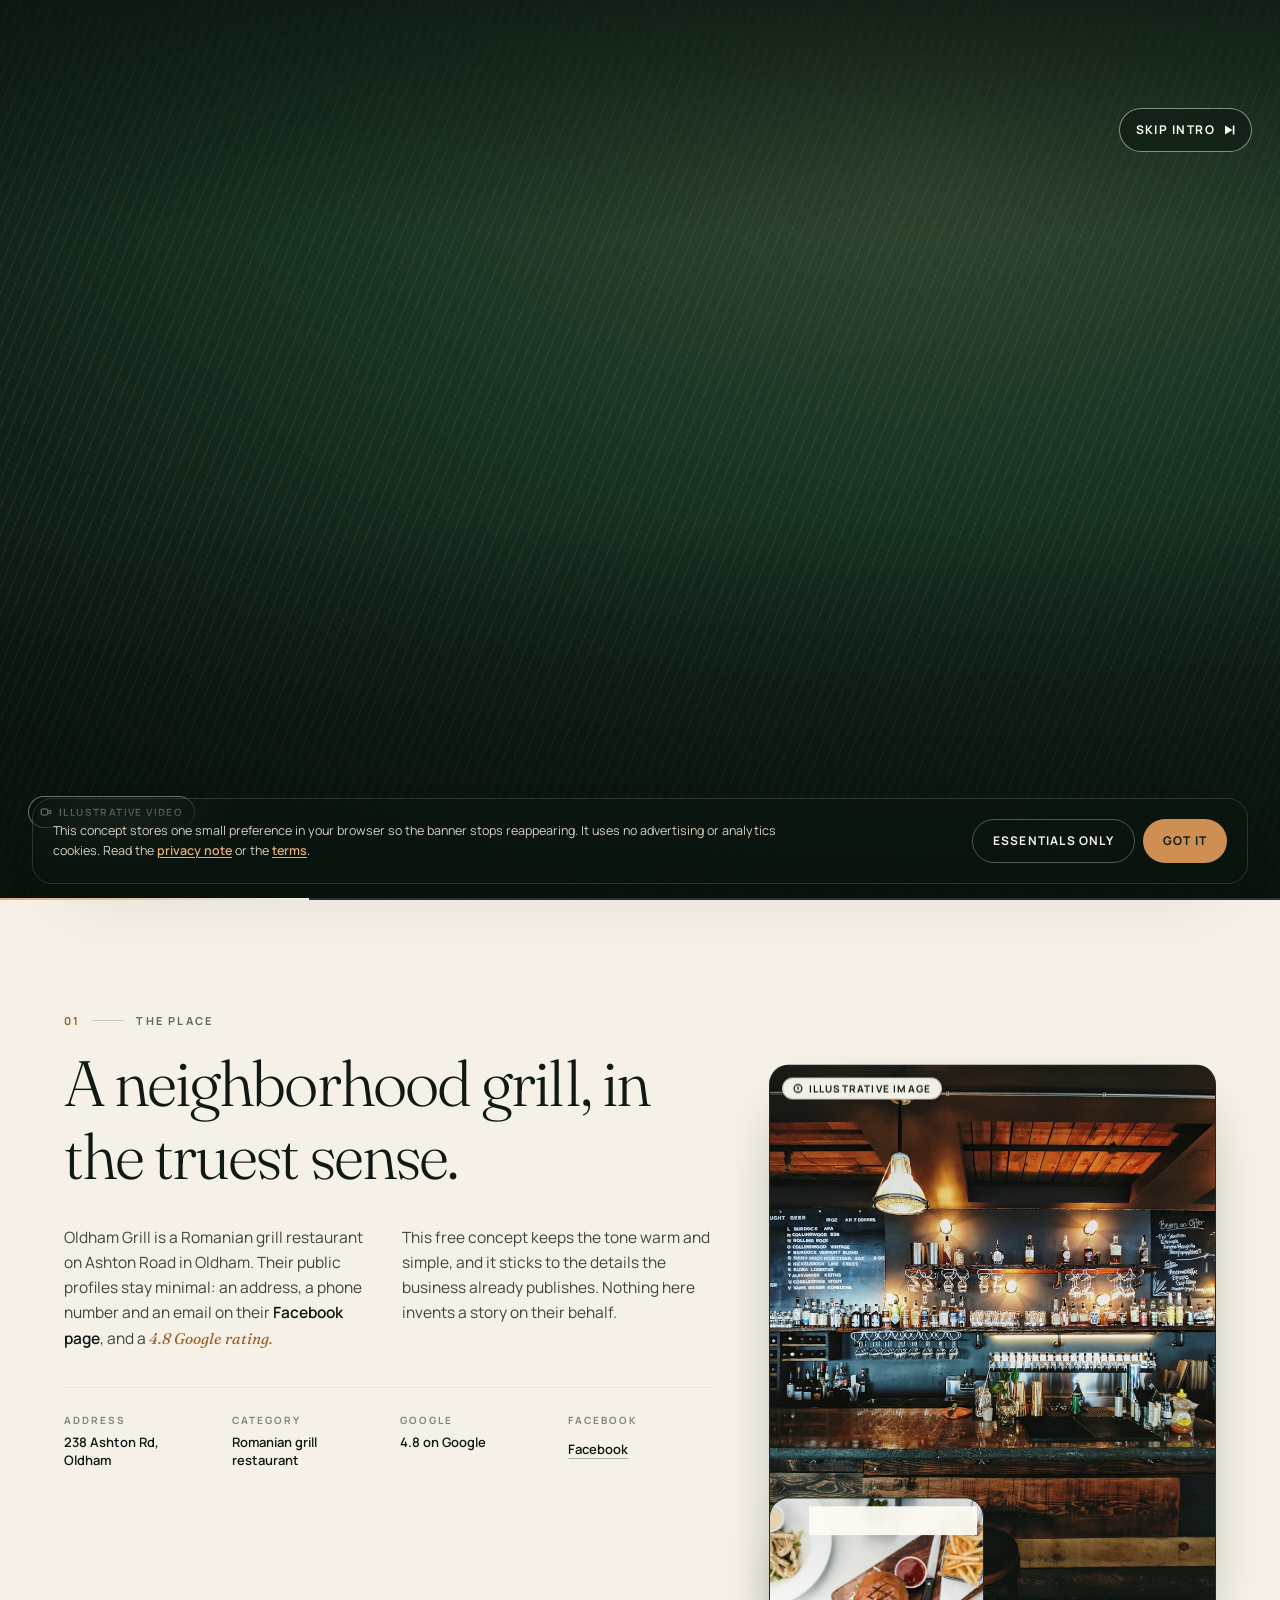
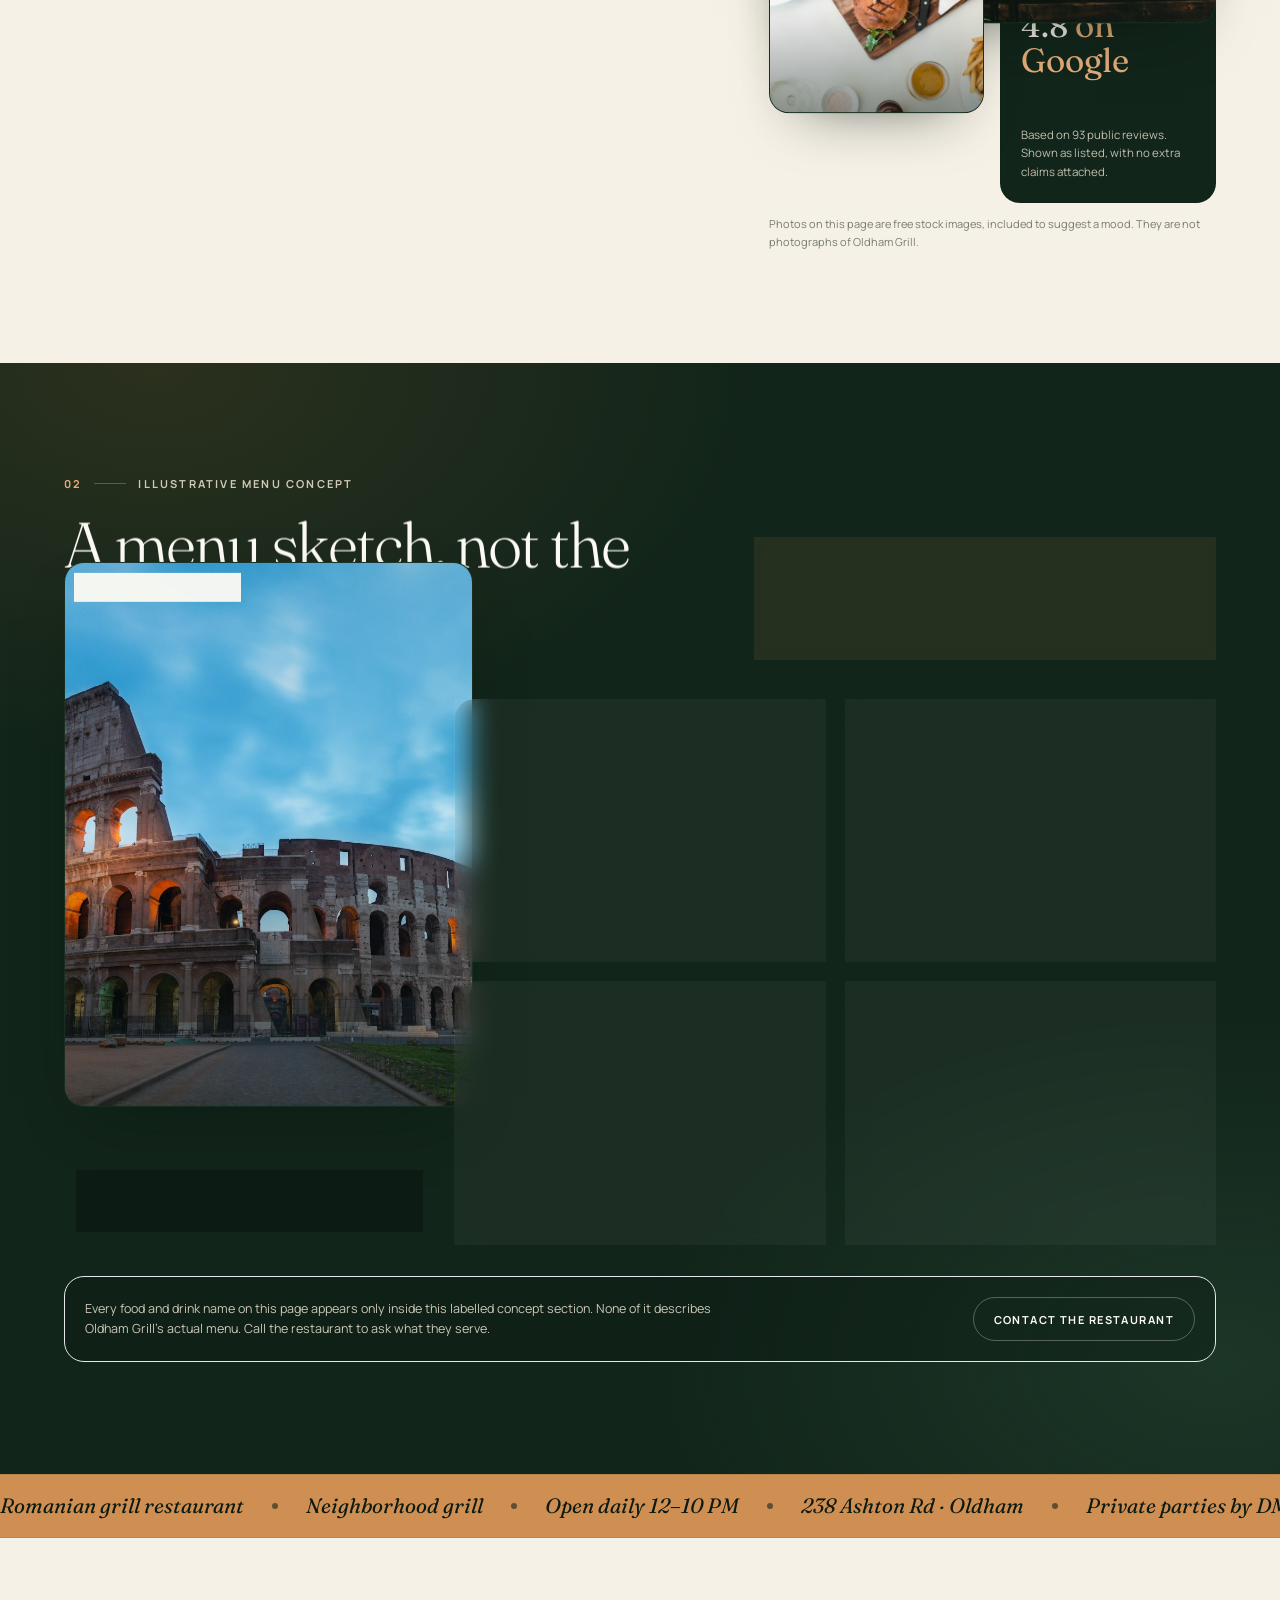
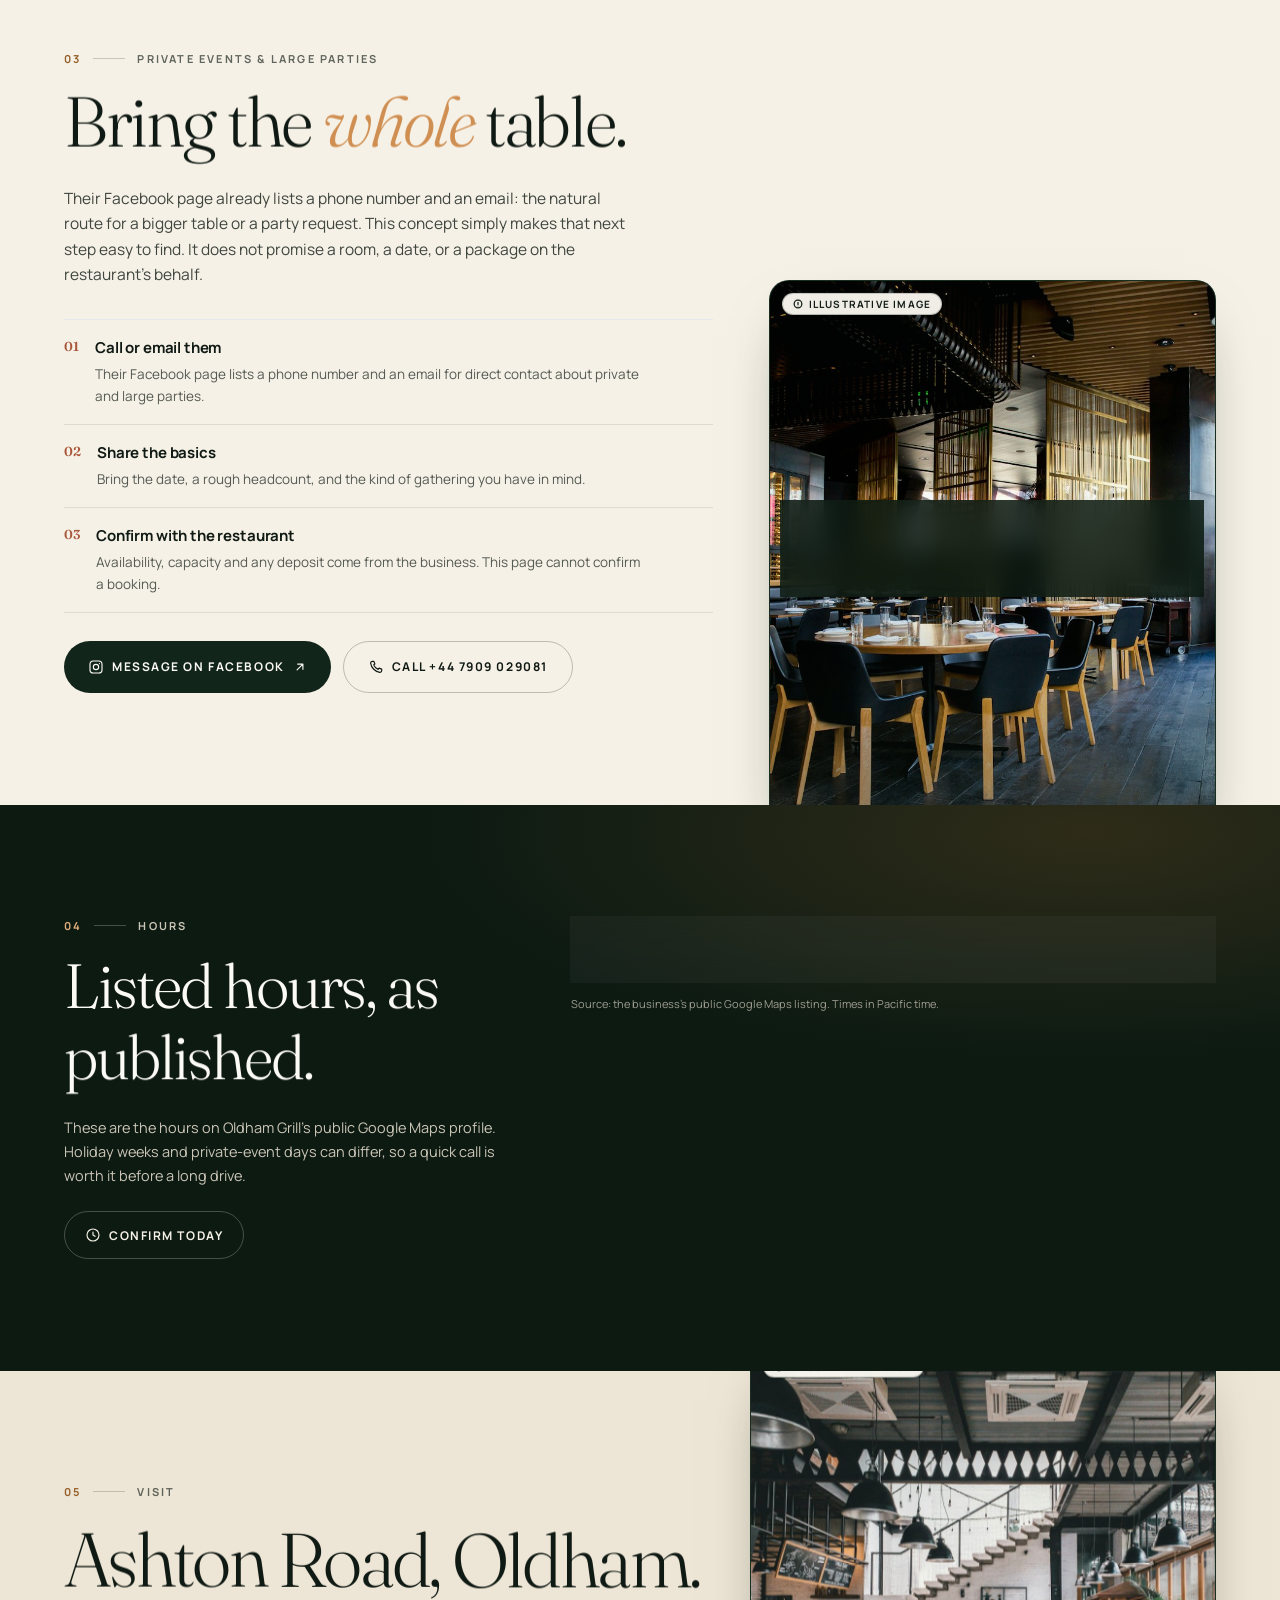
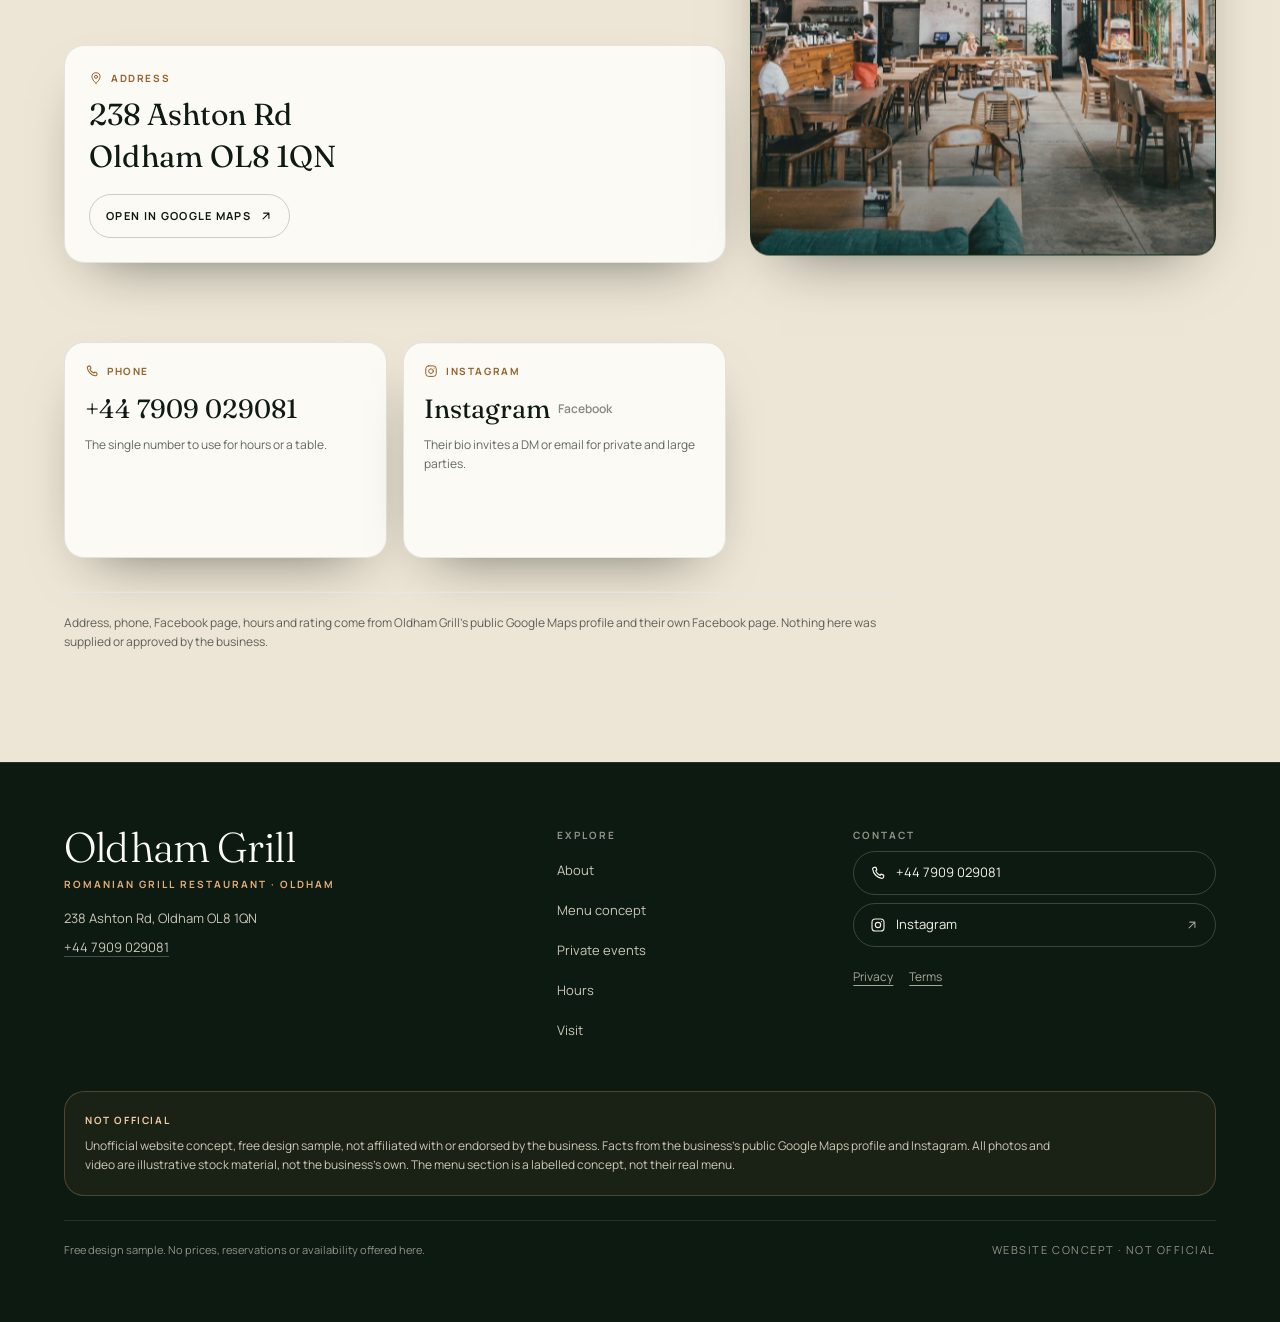
==== index.html @ 391b9c6a "Oldham Grill website concept sample" ====
<!doctype html>
<html lang="en">
  <head>
    <meta charset="UTF-8" />
    <meta name="viewport" content="width=device-width, initial-scale=1.0" />
    <meta name="robots" content="noindex,nofollow" />
    <meta name="theme-color" content="#0C1A12" />
    <meta
      name="description"
      content="A free, unofficial website concept for Oldham Grill, a Romanian grill restaurant on Ashton Road in Oldham. Not the official website."
    />
    <title>Oldham Grill · Romanian Grill Restaurant · Website Concept (Not Official)</title>

    <!--
      Deep links such as /privacy work on static hosts that fall back to
      index.html (or 404.html). Because the build uses relative asset paths
      (base './'), this snippet points relative URLs back at the app folder
      when the browser lands on a known route one level deep.
    -->
    <script>
      (function () {
        try {
          var path = window.location.pathname
          var match = path.match(/^(.*)\/(privacy|terms)\/?$/)
          if (match) {
            var base = document.createElement('base')
            base.href = (match[1] || '') + '/'
            document.head.appendChild(base)
          }
        } catch (e) {}
      })()
    </script>

    <link
      rel="preload"
      href="./assets/fonts/fraunces-normal.woff2"
      as="font"
      type="font/woff2"
      crossorigin
    />
    <link
      rel="preload"
      href="./assets/fonts/manrope-normal.woff2"
      as="font"
      type="font/woff2"
      crossorigin
    />
    <link rel="stylesheet" href="./assets/fonts/fonts.css" />
    <script type="module" crossorigin src="./static/index-B0qU1gWj.js"></script>
    <link rel="stylesheet" crossorigin href="./static/index-CjeqylPV.css">
  </head>
  <body>
    <div id="root"></div>
  </body>
</html>
---- assets/fonts/fonts.css ----
@font-face {
  font-family: 'Fraunces';
  font-style: normal;
  font-weight: 300 700;
  font-display: swap;
  src: url('./fraunces-normal.woff2') format('woff2');
}

@font-face {
  font-family: 'Fraunces';
  font-style: italic;
  font-weight: 300 600;
  font-display: swap;
  src: url('./fraunces-italic.woff2') format('woff2');
}

@font-face {
  font-family: 'Manrope';
  font-style: normal;
  font-weight: 300 800;
  font-display: swap;
  src: url('./manrope-normal.woff2') format('woff2');
}
---- static/index-CjeqylPV.css ----
*,:after,:before{--tw-border-spacing-x:0;--tw-border-spacing-y:0;--tw-translate-x:0;--tw-translate-y:0;--tw-rotate:0;--tw-skew-x:0;--tw-skew-y:0;--tw-scale-x:1;--tw-scale-y:1;--tw-pan-x: ;--tw-pan-y: ;--tw-pinch-zoom: ;--tw-scroll-snap-strictness:proximity;--tw-gradient-from-position: ;--tw-gradient-via-position: ;--tw-gradient-to-position: ;--tw-ordinal: ;--tw-slashed-zero: ;--tw-numeric-figure: ;--tw-numeric-spacing: ;--tw-numeric-fraction: ;--tw-ring-inset: ;--tw-ring-offset-width:0px;--tw-ring-offset-color:#fff;--tw-ring-color:rgba(59,130,246,.5);--tw-ring-offset-shadow:0 0 #0000;--tw-ring-shadow:0 0 #0000;--tw-shadow:0 0 #0000;--tw-shadow-colored:0 0 #0000;--tw-blur: ;--tw-brightness: ;--tw-contrast: ;--tw-grayscale: ;--tw-hue-rotate: ;--tw-invert: ;--tw-saturate: ;--tw-sepia: ;--tw-drop-shadow: ;--tw-backdrop-blur: ;--tw-backdrop-brightness: ;--tw-backdrop-contrast: ;--tw-backdrop-grayscale: ;--tw-backdrop-hue-rotate: ;--tw-backdrop-invert: ;--tw-backdrop-opacity: ;--tw-backdrop-saturate: ;--tw-backdrop-sepia: ;--tw-contain-size: ;--tw-contain-layout: ;--tw-contain-paint: ;--tw-contain-style: }::backdrop{--tw-border-spacing-x:0;--tw-border-spacing-y:0;--tw-translate-x:0;--tw-translate-y:0;--tw-rotate:0;--tw-skew-x:0;--tw-skew-y:0;--tw-scale-x:1;--tw-scale-y:1;--tw-pan-x: ;--tw-pan-y: ;--tw-pinch-zoom: ;--tw-scroll-snap-strictness:proximity;--tw-gradient-from-position: ;--tw-gradient-via-position: ;--tw-gradient-to-position: ;--tw-ordinal: ;--tw-slashed-zero: ;--tw-numeric-figure: ;--tw-numeric-spacing: ;--tw-numeric-fraction: ;--tw-ring-inset: ;--tw-ring-offset-width:0px;--tw-ring-offset-color:#fff;--tw-ring-color:rgba(59,130,246,.5);--tw-ring-offset-shadow:0 0 #0000;--tw-ring-shadow:0 0 #0000;--tw-shadow:0 0 #0000;--tw-shadow-colored:0 0 #0000;--tw-blur: ;--tw-brightness: ;--tw-contrast: ;--tw-grayscale: ;--tw-hue-rotate: ;--tw-invert: ;--tw-saturate: ;--tw-sepia: ;--tw-drop-shadow: ;--tw-backdrop-blur: ;--tw-backdrop-brightness: ;--tw-backdrop-contrast: ;--tw-backdrop-grayscale: ;--tw-backdrop-hue-rotate: ;--tw-backdrop-invert: ;--tw-backdrop-opacity: ;--tw-backdrop-saturate: ;--tw-backdrop-sepia: ;--tw-contain-size: ;--tw-contain-layout: ;--tw-contain-paint: ;--tw-contain-style: }/*! tailwindcss v3.4.19 | MIT License | https://tailwindcss.com*/*,:after,:before{box-sizing:border-box;border:0 solid #e5e7eb}:after,:before{--tw-content:""}:host,html{line-height:1.5;-webkit-text-size-adjust:100%;-moz-tab-size:4;-o-tab-size:4;tab-size:4;font-family:Manrope,system-ui,-apple-system,Segoe UI,sans-serif;font-feature-settings:normal;font-variation-settings:normal;-webkit-tap-highlight-color:transparent}body{margin:0;line-height:inherit}hr{height:0;color:inherit;border-top-width:1px}abbr:where([title]){-webkit-text-decoration:underline dotted;text-decoration:underline dotted}h1,h2,h3,h4,h5,h6{font-size:inherit;font-weight:inherit}a{color:inherit;text-decoration:inherit}b,strong{font-weight:bolder}code,kbd,pre,samp{font-family:ui-monospace,SFMono-Regular,Menlo,Monaco,Consolas,Liberation Mono,Courier New,monospace;font-feature-settings:normal;font-variation-settings:normal;font-size:1em}small{font-size:80%}sub,sup{font-size:75%;line-height:0;position:relative;vertical-align:baseline}sub{bottom:-.25em}sup{top:-.5em}table{text-indent:0;border-color:inherit;border-collapse:collapse}button,input,optgroup,select,textarea{font-family:inherit;font-feature-settings:inherit;font-variation-settings:inherit;font-size:100%;font-weight:inherit;line-height:inherit;letter-spacing:inherit;color:inherit;margin:0;padding:0}button,select{text-transform:none}button,input:where([type=button]),input:where([type=reset]),input:where([type=submit]){-webkit-appearance:button;background-color:transparent;background-image:none}:-moz-focusring{outline:auto}:-moz-ui-invalid{box-shadow:none}progress{vertical-align:baseline}::-webkit-inner-spin-button,::-webkit-outer-spin-button{height:auto}[type=search]{-webkit-appearance:textfield;outline-offset:-2px}::-webkit-search-decoration{-webkit-appearance:none}::-webkit-file-upload-button{-webkit-appearance:button;font:inherit}summary{display:list-item}blockquote,dd,dl,figure,h1,h2,h3,h4,h5,h6,hr,p,pre{margin:0}fieldset{margin:0}fieldset,legend{padding:0}menu,ol,ul{list-style:none;margin:0;padding:0}dialog{padding:0}textarea{resize:vertical}input::-moz-placeholder,textarea::-moz-placeholder{opacity:1;color:#9ca3af}input::placeholder,textarea::placeholder{opacity:1;color:#9ca3af}[role=button],button{cursor:pointer}:disabled{cursor:default}audio,canvas,embed,iframe,img,object,svg,video{display:block;vertical-align:middle}img,video{max-width:100%;height:auto}[hidden]:where(:not([hidden=until-found])){display:none}.sr-only{position:absolute;width:1px;height:1px;padding:0;margin:-1px;overflow:hidden;clip:rect(0,0,0,0);white-space:nowrap;border-width:0}.pointer-events-none{pointer-events:none}.visible{visibility:visible}.static{position:static}.fixed{position:fixed}.absolute{position:absolute}.relative{position:relative}.sticky{position:sticky}.inset-0{top:0;right:0;bottom:0;left:0}.inset-x-0{left:0;right:0}.inset-x-3{left:.75rem;right:.75rem}.inset-x-\[12\%\]{left:12%;right:12%}.inset-x-\[16\%\]{left:16%;right:16%}.bottom-0{bottom:0}.bottom-2{bottom:.5rem}.bottom-3{bottom:.75rem}.bottom-4{bottom:1rem}.bottom-\[14\%\]{bottom:14%}.left-0{left:0}.left-1\/2{left:50%}.left-3{left:.75rem}.left-4{left:1rem}.right-0{right:0}.right-2\.5{right:.625rem}.right-4{right:1rem}.top-0{top:0}.top-1\.5{top:.375rem}.top-2\.5{top:.625rem}.top-3{top:.75rem}.top-4{top:1rem}.top-\[14\%\]{top:14%}.top-\[18\%\]{top:18%}.top-\[22\%\]{top:22%}.top-\[26\%\]{top:26%}.top-\[8\%\]{top:8%}.top-\[var\(--banner-h\)\]{top:var(--banner-h)}.isolate{isolation:isolate}.-z-10{z-index:-10}.z-10{z-index:10}.z-20{z-index:20}.z-40{z-index:40}.z-50{z-index:50}.z-\[45\]{z-index:45}.mx-auto{margin-left:auto;margin-right:auto}.mb-6{margin-bottom:1.5rem}.ml-2{margin-left:.5rem}.ml-auto{margin-left:auto}.mt-1{margin-top:.25rem}.mt-1\.5{margin-top:.375rem}.mt-10{margin-top:2.5rem}.mt-12{margin-top:3rem}.mt-2{margin-top:.5rem}.mt-3{margin-top:.75rem}.mt-4{margin-top:1rem}.mt-5{margin-top:1.25rem}.mt-6{margin-top:1.5rem}.mt-7{margin-top:1.75rem}.mt-8{margin-top:2rem}.mt-9{margin-top:2.25rem}.block{display:block}.inline-block{display:inline-block}.flex{display:flex}.inline-flex{display:inline-flex}.table{display:table}.grid{display:grid}.hidden{display:none}.aspect-\[4\/3\]{aspect-ratio:4/3}.aspect-\[4\/5\]{aspect-ratio:4/5}.aspect-square{aspect-ratio:1/1}.h-1{height:.25rem}.h-1\.5{height:.375rem}.h-1\/2{height:50%}.h-1\/3{height:33.333333%}.h-11{height:2.75rem}.h-12{height:3rem}.h-16{height:4rem}.h-2{height:.5rem}.h-2\.5{height:.625rem}.h-24{height:6rem}.h-3{height:.75rem}.h-3\.5{height:.875rem}.h-4{height:1rem}.h-5{height:1.25rem}.h-9{height:2.25rem}.h-\[1\.6px\]{height:1.6px}.h-\[16\%\]{height:16%}.h-\[24\%\]{height:24%}.h-\[42\%\]{height:42%}.h-\[46\%\]{height:46%}.h-\[6\%\]{height:6%}.h-\[62\%\]{height:62%}.h-\[70\%\]{height:70%}.h-\[74\%\]{height:74%}.h-\[88\%\]{height:88%}.h-\[var\(--banner-h\)\]{height:var(--banner-h)}.h-\[var\(--header-h\)\]{height:var(--header-h)}.h-full{height:100%}.h-px{height:1px}.min-h-\[100svh\]{min-height:100svh}.min-h-\[32px\]{min-height:32px}.min-h-\[36px\]{min-height:36px}.min-h-\[40px\]{min-height:40px}.min-h-\[44px\]{min-height:44px}.min-h-\[48px\]{min-height:48px}.min-h-\[52px\]{min-height:52px}.min-h-\[54px\]{min-height:54px}.min-h-screen{min-height:100vh}.w-1{width:.25rem}.w-1\.5{width:.375rem}.w-11{width:2.75rem}.w-12{width:3rem}.w-2{width:.5rem}.w-2\.5{width:.625rem}.w-24{width:6rem}.w-3{width:.75rem}.w-3\.5{width:.875rem}.w-4{width:1rem}.w-5{width:1.25rem}.w-6{width:1.5rem}.w-8{width:2rem}.w-9{width:2.25rem}.w-\[38\%\]{width:38%}.w-\[52\%\]{width:52%}.w-full{width:100%}.w-max{width:-moz-max-content;width:max-content}.w-px{width:1px}.max-w-\[18ch\]{max-width:18ch}.max-w-\[20ch\]{max-width:20ch}.max-w-\[22ch\]{max-width:22ch}.max-w-\[24rem\]{max-width:24rem}.max-w-\[26rem\]{max-width:26rem}.max-w-\[27rem\]{max-width:27rem}.max-w-\[34rem\]{max-width:34rem}.max-w-\[36rem\]{max-width:36rem}.max-w-\[42rem\]{max-width:42rem}.max-w-\[46rem\]{max-width:46rem}.max-w-\[52rem\]{max-width:52rem}.max-w-\[54rem\]{max-width:54rem}.max-w-\[62rem\]{max-width:62rem}.max-w-shell{max-width:76rem}.flex-1{flex:1 1 0%}.shrink-0{flex-shrink:0}.origin-bottom{transform-origin:bottom}.origin-left{transform-origin:left}.-translate-x-1\/2{--tw-translate-x:-50%}.-rotate-45,.-translate-x-1\/2{transform:translate(var(--tw-translate-x),var(--tw-translate-y)) rotate(var(--tw-rotate)) skew(var(--tw-skew-x)) skewY(var(--tw-skew-y)) scaleX(var(--tw-scale-x)) scaleY(var(--tw-scale-y))}.-rotate-45{--tw-rotate:-45deg}.rotate-180{--tw-rotate:180deg}.rotate-180,.rotate-45{transform:translate(var(--tw-translate-x),var(--tw-translate-y)) rotate(var(--tw-rotate)) skew(var(--tw-skew-x)) skewY(var(--tw-skew-y)) scaleX(var(--tw-scale-x)) scaleY(var(--tw-scale-y))}.rotate-45{--tw-rotate:45deg}.scale-x-0{--tw-scale-x:0}.scale-x-0,.transform{transform:translate(var(--tw-translate-x),var(--tw-translate-y)) rotate(var(--tw-rotate)) skew(var(--tw-skew-x)) skewY(var(--tw-skew-y)) scaleX(var(--tw-scale-x)) scaleY(var(--tw-scale-y))}.cursor-pointer{cursor:pointer}.resize{resize:both}.grid-cols-2{grid-template-columns:repeat(2,minmax(0,1fr))}.grid-cols-\[auto_1fr\]{grid-template-columns:auto 1fr}.flex-col{flex-direction:column}.flex-wrap{flex-wrap:wrap}.items-start{align-items:flex-start}.items-end{align-items:flex-end}.items-center{align-items:center}.items-baseline{align-items:baseline}.justify-end{justify-content:flex-end}.justify-center{justify-content:center}.justify-between{justify-content:space-between}.gap-0\.5{gap:.125rem}.gap-1\.5{gap:.375rem}.gap-10{gap:2.5rem}.gap-2{gap:.5rem}.gap-2\.5{gap:.625rem}.gap-3{gap:.75rem}.gap-4{gap:1rem}.gap-5{gap:1.25rem}.gap-6{gap:1.5rem}.gap-7{gap:1.75rem}.gap-8{gap:2rem}.gap-9{gap:2.25rem}.gap-x-4{-moz-column-gap:1rem;column-gap:1rem}.gap-x-5{-moz-column-gap:1.25rem;column-gap:1.25rem}.gap-x-6{-moz-column-gap:1.5rem;column-gap:1.5rem}.gap-y-1{row-gap:.25rem}.gap-y-2{row-gap:.5rem}.gap-y-5{row-gap:1.25rem}.space-y-7>:not([hidden])~:not([hidden]){--tw-space-y-reverse:0;margin-top:calc(1.75rem*(1 - var(--tw-space-y-reverse)));margin-bottom:calc(1.75rem*var(--tw-space-y-reverse))}.overflow-hidden,.truncate{overflow:hidden}.truncate{text-overflow:ellipsis}.truncate,.whitespace-nowrap{white-space:nowrap}.rounded{border-radius:.25rem}.rounded-2xl{border-radius:1rem}.rounded-card{border-radius:1.25rem}.rounded-full{border-radius:9999px}.rounded-sm{border-radius:.125rem}.rounded-xl{border-radius:.75rem}.rounded-b-md{border-bottom-right-radius:.375rem;border-bottom-left-radius:.375rem}.rounded-t-full{border-top-left-radius:9999px;border-top-right-radius:9999px}.rounded-t-md{border-top-left-radius:.375rem;border-top-right-radius:.375rem}.rounded-t-sm{border-top-left-radius:.125rem;border-top-right-radius:.125rem}.border{border-width:1px}.border-y{border-top-width:1px}.border-b,.border-y{border-bottom-width:1px}.border-t{border-top-width:1px}.border-bone-100\/10{border-color:#f6f0e51a}.border-bone-100\/15{border-color:#f6f0e526}.border-bone-100\/20{border-color:#f6f0e533}.border-bone-100\/25{border-color:#f6f0e540}.border-bone-100\/30{border-color:#f6f0e54d}.border-bone-100\/40{border-color:#f6f0e566}.border-bottle-950\/10{border-color:#0c1a121a}.border-copper-300\/25{border-color:#e2ac7840}.border-copper-300\/35{border-color:#e2ac7859}.border-copper-500\/25{border-color:#b8733340}.border-copper-500\/30{border-color:#b873334d}.border-copper-500\/40{border-color:#b8733366}.border-ink\/10{border-color:#101a141a}.border-ink\/20{border-color:#101a1433}.border-ink\/25{border-color:#101a1440}.border-transparent{border-color:transparent}.bg-amber-200{--tw-bg-opacity:1;background-color:rgb(253 230 138/var(--tw-bg-opacity,1))}.bg-amber-200\/80{background-color:#fde68bcc}.bg-amber-300{--tw-bg-opacity:1;background-color:rgb(252 211 77/var(--tw-bg-opacity,1))}.bg-amber-300\/70{background-color:#fcd34db3}.bg-amber-400{--tw-bg-opacity:1;background-color:rgb(251 191 36/var(--tw-bg-opacity,1))}.bg-amber-400\/20{background-color:#fbbf2433}.bg-bone-100{--tw-bg-opacity:1;background-color:rgb(246 241 230/var(--tw-bg-opacity,1))}.bg-bone-100\/15{background-color:#f6f0e526}.bg-bone-100\/25{background-color:#f6f0e540}.bg-bone-200{--tw-bg-opacity:1;background-color:rgb(237 229 213/var(--tw-bg-opacity,1))}.bg-bone-50{--tw-bg-opacity:1;background-color:rgb(252 250 244/var(--tw-bg-opacity,1))}.bg-bone-50\/80{background-color:#fcfaf3cc}.bg-bone-50\/95{background-color:#fcfaf3f2}.bg-bone-50\/\[0\.045\]{background-color:#fcfaf30b}.bg-bone-50\/\[0\.04\]{background-color:#fcfaf30a}.bg-bottle-800{--tw-bg-opacity:1;background-color:rgb(24 49 35/var(--tw-bg-opacity,1))}.bg-bottle-900{--tw-bg-opacity:1;background-color:rgb(18 37 26/var(--tw-bg-opacity,1))}.bg-bottle-900\/60{background-color:#12251a99}.bg-bottle-900\/90{background-color:#12251ae6}.bg-bottle-950{--tw-bg-opacity:1;background-color:rgb(12 26 18/var(--tw-bg-opacity,1))}.bg-bottle-950\/30{background-color:#0c1a124d}.bg-bottle-950\/40{background-color:#0c1a1266}.bg-bottle-950\/80{background-color:#0c1a12cc}.bg-bottle-950\/85{background-color:#0c1a12d9}.bg-copper-300{--tw-bg-opacity:1;background-color:rgb(227 172 121/var(--tw-bg-opacity,1))}.bg-copper-400{--tw-bg-opacity:1;background-color:rgb(208 143 82/var(--tw-bg-opacity,1))}.bg-copper-400\/10{background-color:#d08f521a}.bg-copper-400\/15{background-color:#d08f5226}.bg-copper-400\/\[0\.07\]{background-color:#d08f5212}.bg-copper-500{--tw-bg-opacity:1;background-color:rgb(184 115 51/var(--tw-bg-opacity,1))}.bg-current{background-color:currentColor}.bg-green-700\/80{background-color:#15803dcc}.bg-green-950{--tw-bg-opacity:1;background-color:rgb(5 46 22/var(--tw-bg-opacity,1))}.bg-ink{--tw-bg-opacity:1;background-color:rgb(16 26 20/var(--tw-bg-opacity,1))}.bg-ink\/20{background-color:#101a1433}.bg-ink\/25{background-color:#101a1440}.bg-ink\/35{background-color:#101a1459}.bg-ink\/40{background-color:#101a1466}.bg-ink\/5{background-color:#101a140d}.bg-ink\/75{background-color:#101a14bf}.bg-transparent{background-color:transparent}.bg-\[linear-gradient\(180deg\,transparent\,rgba\(224\,162\,46\,\.16\)\)\]{background-image:linear-gradient(180deg,transparent,rgba(224,162,46,.16))}.bg-\[radial-gradient\(110\%_80\%_at_72\%_18\%\,\#4A3318_0\%\,\#2C4433_38\%\,\#17251C_66\%\,\#0B120D_100\%\)\]{background-image:radial-gradient(110% 80% at 72% 18%,#4a3318 0,#2c4433 38%,#17251c 66%,#0b120d)}.bg-\[radial-gradient\(120\%_100\%_at_30\%_10\%\,\#3B5238\,\#183123_60\%\,\#0C1A12\)\]{background-image:radial-gradient(120% 100% at 30% 10%,#3b5238,#183123 60%,#0c1a12)}.bg-\[radial-gradient\(120\%_140\%_at_50\%_-20\%\,\#3A2A17_0\%\,\#17251C_60\%\,\#0B120D_100\%\)\]{background-image:radial-gradient(120% 140% at 50% -20%,#3a2a17 0,#17251c 60%,#0b120d)}.bg-\[radial-gradient\(60\%_45\%_at_22\%_82\%\,rgba\(224\,162\,46\,\.22\)\,transparent_70\%\)\]{background-image:radial-gradient(60% 45% at 22% 82%,rgba(224,162,46,.22),transparent 70%)}.bg-\[radial-gradient\(90\%_70\%_at_30\%_20\%\,\#3A2A17_0\%\,\#17251C_55\%\,\#0B120D_100\%\)\]{background-image:radial-gradient(90% 70% at 30% 20%,#3a2a17 0,#17251c 55%,#0b120d)}.bg-gradient-to-b{background-image:linear-gradient(to bottom,var(--tw-gradient-stops))}.bg-gradient-to-t{background-image:linear-gradient(to top,var(--tw-gradient-stops))}.from-amber-400\/60{--tw-gradient-from:rgba(251,191,36,.6) var(--tw-gradient-from-position);--tw-gradient-to:rgba(251,191,36,0) var(--tw-gradient-to-position);--tw-gradient-stops:var(--tw-gradient-from),var(--tw-gradient-to)}.from-bottle-950\/45{--tw-gradient-from:rgba(12,26,18,.45) var(--tw-gradient-from-position);--tw-gradient-to:rgba(12,26,18,0) var(--tw-gradient-to-position);--tw-gradient-stops:var(--tw-gradient-from),var(--tw-gradient-to)}.from-green-800{--tw-gradient-from:#166534 var(--tw-gradient-from-position);--tw-gradient-to:rgba(22,101,52,0) var(--tw-gradient-to-position);--tw-gradient-stops:var(--tw-gradient-from),var(--tw-gradient-to)}.from-ink{--tw-gradient-from:#101a14 var(--tw-gradient-from-position);--tw-gradient-to:rgba(16,26,20,0) var(--tw-gradient-to-position);--tw-gradient-stops:var(--tw-gradient-from),var(--tw-gradient-to)}.from-ink\/80{--tw-gradient-from:rgba(16,26,20,.8) var(--tw-gradient-from-position);--tw-gradient-to:rgba(16,26,20,0) var(--tw-gradient-to-position);--tw-gradient-stops:var(--tw-gradient-from),var(--tw-gradient-to)}.from-transparent{--tw-gradient-from:transparent var(--tw-gradient-from-position);--tw-gradient-to:transparent var(--tw-gradient-to-position);--tw-gradient-stops:var(--tw-gradient-from),var(--tw-gradient-to)}.via-amber-300\/25{--tw-gradient-to:rgba(252,211,77,0) var(--tw-gradient-to-position);--tw-gradient-stops:var(--tw-gradient-from),rgba(252,211,77,.25) var(--tw-gradient-via-position),var(--tw-gradient-to)}.via-amber-400\/70{--tw-gradient-to:rgba(251,191,36,0) var(--tw-gradient-to-position);--tw-gradient-stops:var(--tw-gradient-from),rgba(251,191,36,.7) var(--tw-gradient-via-position),var(--tw-gradient-to)}.via-ink\/50{--tw-gradient-to:rgba(16,26,20,0) var(--tw-gradient-to-position);--tw-gradient-stops:var(--tw-gradient-from),rgba(16,26,20,.5) var(--tw-gradient-via-position),var(--tw-gradient-to)}.via-transparent{--tw-gradient-to:transparent var(--tw-gradient-to-position);--tw-gradient-stops:var(--tw-gradient-from),transparent var(--tw-gradient-via-position),var(--tw-gradient-to)}.to-bottle-950\/10{--tw-gradient-to:rgba(12,26,18,.1) var(--tw-gradient-to-position)}.to-green-950{--tw-gradient-to:#052e16 var(--tw-gradient-to-position)}.to-transparent{--tw-gradient-to:transparent var(--tw-gradient-to-position)}.object-cover{-o-object-fit:cover;object-fit:cover}.p-3{padding:.75rem}.p-4{padding:1rem}.p-5{padding:1.25rem}.px-1{padding-left:.25rem;padding-right:.25rem}.px-2{padding-left:.5rem;padding-right:.5rem}.px-2\.5{padding-left:.625rem;padding-right:.625rem}.px-3{padding-left:.75rem;padding-right:.75rem}.px-4{padding-left:1rem;padding-right:1rem}.px-5{padding-left:1.25rem;padding-right:1.25rem}.px-6{padding-left:1.5rem;padding-right:1.5rem}.px-7{padding-left:1.75rem;padding-right:1.75rem}.px-8{padding-left:2rem;padding-right:2rem}.py-0\.5{padding-top:.125rem;padding-bottom:.125rem}.py-1\.5{padding-top:.375rem;padding-bottom:.375rem}.py-12{padding-top:3rem;padding-bottom:3rem}.py-16{padding-top:4rem;padding-bottom:4rem}.py-2{padding-top:.5rem;padding-bottom:.5rem}.py-3\.5{padding-top:.875rem;padding-bottom:.875rem}.py-4{padding-top:1rem;padding-bottom:1rem}.py-\[5px\]{padding-top:5px;padding-bottom:5px}.pb-16{padding-bottom:4rem}.pb-20{padding-bottom:5rem}.pb-3{padding-bottom:.75rem}.pb-5{padding-bottom:1.25rem}.pb-6{padding-bottom:1.5rem}.pb-\[0\.06em\]{padding-bottom:.06em}.pb-\[0\.12em\]{padding-bottom:.12em}.pb-\[12\%\]{padding-bottom:12%}.pt-2{padding-top:.5rem}.pt-28{padding-top:7rem}.pt-5{padding-top:1.25rem}.pt-6{padding-top:1.5rem}.pt-8{padding-top:2rem}.text-center{text-align:center}.align-bottom{vertical-align:bottom}.font-display{font-family:Fraunces,Georgia,serif}.font-sans{font-family:Manrope,system-ui,-apple-system,Segoe UI,sans-serif}.text-\[1\.4rem\]{font-size:1.4rem}.text-\[10px\]{font-size:10px}.text-\[11\.5px\]{font-size:11.5px}.text-\[11px\]{font-size:11px}.text-\[12\.5px\]{font-size:12.5px}.text-\[12px\]{font-size:12px}.text-\[13\.5px\]{font-size:13.5px}.text-\[13px\]{font-size:13px}.text-\[14\.5px\]{font-size:14.5px}.text-\[14px\]{font-size:14px}.text-\[15\.5px\]{font-size:15.5px}.text-\[15px\]{font-size:15px}.text-\[19px\]{font-size:19px}.text-\[21px\]{font-size:21px}.text-\[9px\]{font-size:9px}.text-\[clamp\(1\.25rem\,2\.2vw\,1\.6rem\)\]{font-size:clamp(1.25rem,2.2vw,1.6rem)}.text-\[clamp\(1\.2rem\,2\.4vw\,1\.6rem\)\]{font-size:clamp(1.2rem,2.4vw,1.6rem)}.text-\[clamp\(1\.3rem\,2\.4vw\,1\.65rem\)\]{font-size:clamp(1.3rem,2.4vw,1.65rem)}.text-\[clamp\(1\.3rem\,2\.4vw\,1\.75rem\)\]{font-size:clamp(1.3rem,2.4vw,1.75rem)}.text-\[clamp\(1\.4rem\,2\.6vw\,1\.9rem\)\]{font-size:clamp(1.4rem,2.6vw,1.9rem)}.text-\[clamp\(1\.6rem\,3vw\,2\.1rem\)\]{font-size:clamp(1.6rem,3vw,2.1rem)}.text-\[clamp\(1\.9rem\,3\.6vw\,2\.6rem\)\]{font-size:clamp(1.9rem,3.6vw,2.6rem)}.text-\[clamp\(1rem\,2\.1vw\,1\.25rem\)\]{font-size:clamp(1rem,2.1vw,1.25rem)}.text-\[clamp\(1rem\,2vw\,1\.3rem\)\]{font-size:clamp(1rem,2vw,1.3rem)}.text-\[clamp\(2\.1rem\,5\.2vw\,4rem\)\]{font-size:clamp(2.1rem,5.2vw,4rem)}.text-\[clamp\(2\.1rem\,5vw\,3\.4rem\)\]{font-size:clamp(2.1rem,5vw,3.4rem)}.text-\[clamp\(2\.2rem\,5\.2vw\,3\.9rem\)\]{font-size:clamp(2.2rem,5.2vw,3.9rem)}.text-\[clamp\(2\.3rem\,5\.6vw\,4\.4rem\)\]{font-size:clamp(2.3rem,5.6vw,4.4rem)}.text-\[clamp\(2\.3rem\,6vw\,4\.75rem\)\]{font-size:clamp(2.3rem,6vw,4.75rem)}.text-\[clamp\(3\.1rem\,13vw\,8\.75rem\)\]{font-size:clamp(3.1rem,13vw,8.75rem)}.font-bold{font-weight:700}.font-extrabold{font-weight:800}.font-light{font-weight:300}.font-medium{font-weight:500}.font-semibold{font-weight:600}.uppercase{text-transform:uppercase}.italic{font-style:italic}.not-italic{font-style:normal}.tabular-nums{--tw-numeric-spacing:tabular-nums;font-variant-numeric:var(--tw-ordinal) var(--tw-slashed-zero) var(--tw-numeric-figure) var(--tw-numeric-spacing) var(--tw-numeric-fraction)}.leading-\[0\.86\]{line-height:.86}.leading-\[0\.99\]{line-height:.99}.leading-\[1\.02\]{line-height:1.02}.leading-\[1\.03\]{line-height:1.03}.leading-\[1\.05\]{line-height:1.05}.leading-\[1\],.leading-none{line-height:1}.leading-relaxed{line-height:1.625}.leading-snug{line-height:1.375}.leading-tight{line-height:1.25}.tracking-\[-0\.01em\]{letter-spacing:-.01em}.tracking-\[-0\.02em\]{letter-spacing:-.02em}.tracking-\[-0\.032em\]{letter-spacing:-.032em}.tracking-\[-0\.035em\]{letter-spacing:-.035em}.tracking-\[-0\.03em\]{letter-spacing:-.03em}.tracking-\[0\.01em\]{letter-spacing:.01em}.tracking-\[0\.08em\]{letter-spacing:.08em}.tracking-\[0\.12em\]{letter-spacing:.12em}.tracking-\[0\.13em\]{letter-spacing:.13em}.tracking-\[0\.14em\]{letter-spacing:.14em}.tracking-\[0\.15em\]{letter-spacing:.15em}.tracking-\[0\.16em\]{letter-spacing:.16em}.tracking-\[0\.1em\]{letter-spacing:.1em}.tracking-label{letter-spacing:.2em}.text-amber-300{--tw-text-opacity:1;color:rgb(252 211 77/var(--tw-text-opacity,1))}.text-bone-100{--tw-text-opacity:1;color:rgb(246 241 230/var(--tw-text-opacity,1))}.text-bone-100\/90{color:#f6f0e5e6}.text-bone-100\/95{color:#f6f0e5f2}.text-bone-200\/60{color:#ede4d499}.text-bone-200\/65{color:#ede4d4a6}.text-bone-200\/70{color:#ede4d4b3}.text-bone-200\/80{color:#ede4d4cc}.text-bone-200\/85{color:#ede4d4d9}.text-bone-200\/90{color:#ede4d4e6}.text-bone-50{--tw-text-opacity:1;color:rgb(252 250 244/var(--tw-text-opacity,1))}.text-bottle-800{--tw-text-opacity:1;color:rgb(24 49 35/var(--tw-text-opacity,1))}.text-bottle-950{--tw-text-opacity:1;color:rgb(12 26 18/var(--tw-text-opacity,1))}.text-clay{--tw-text-opacity:1;color:rgb(169 87 58/var(--tw-text-opacity,1))}.text-copper-200{--tw-text-opacity:1;color:rgb(240 201 164/var(--tw-text-opacity,1))}.text-copper-200\/80{color:#f0c8a3cc}.text-copper-300{--tw-text-opacity:1;color:rgb(227 172 121/var(--tw-text-opacity,1))}.text-copper-400{--tw-text-opacity:1;color:rgb(208 143 82/var(--tw-text-opacity,1))}.text-copper-600{--tw-text-opacity:1;color:rgb(150 96 42/var(--tw-text-opacity,1))}.text-ink{--tw-text-opacity:1;color:rgb(16 26 20/var(--tw-text-opacity,1))}.text-ink\/40{color:#101a1466}.text-ink\/50{color:#101a1480}.text-ink\/55{color:#101a148c}.text-ink\/60{color:#101a1499}.text-ink\/65{color:#101a14a6}.text-ink\/70{color:#101a14b3}.text-ink\/75{color:#101a14bf}.text-ink\/80{color:#101a14cc}.underline{text-decoration-line:underline}.decoration-bone-100\/25{text-decoration-color:#f6f0e540}.decoration-ink\/30{text-decoration-color:#101a144d}.underline-offset-2{text-underline-offset:2px}.underline-offset-4{text-underline-offset:4px}.opacity-0{opacity:0}.opacity-100{opacity:1}.opacity-30{opacity:.3}.opacity-40{opacity:.4}.opacity-60{opacity:.6}.opacity-70{opacity:.7}.opacity-\[0\.13\]{opacity:.13}.shadow-\[0_0_16px_6px_rgba\(242\,200\,121\,\.45\)\]{--tw-shadow:0 0 16px 6px hsla(39,82%,71%,.45);--tw-shadow-colored:0 0 16px 6px var(--tw-shadow-color);box-shadow:var(--tw-ring-offset-shadow,0 0 #0000),var(--tw-ring-shadow,0 0 #0000),var(--tw-shadow)}.shadow-\[0_0_40px_18px_rgba\(224\,162\,46\,\.4\)\]{--tw-shadow:0 0 40px 18px rgba(224,162,46,.4);--tw-shadow-colored:0 0 40px 18px var(--tw-shadow-color);box-shadow:var(--tw-ring-offset-shadow,0 0 #0000),var(--tw-ring-shadow,0 0 #0000),var(--tw-shadow)}.shadow-\[0_12px_30px_-24px_rgba\(8\,20\,13\,0\.6\)\]{--tw-shadow:0 12px 30px -24px rgba(8,20,13,.6);--tw-shadow-colored:0 12px 30px -24px var(--tw-shadow-color);box-shadow:var(--tw-ring-offset-shadow,0 0 #0000),var(--tw-ring-shadow,0 0 #0000),var(--tw-shadow)}.shadow-\[inset_0_0_60px_rgba\(0\,0\,0\,\.55\)\]{--tw-shadow:inset 0 0 60px rgba(0,0,0,.55);--tw-shadow-colored:inset 0 0 60px var(--tw-shadow-color)}.shadow-\[inset_0_0_60px_rgba\(0\,0\,0\,\.55\)\],.shadow-glass{box-shadow:var(--tw-ring-offset-shadow,0 0 #0000),var(--tw-ring-shadow,0 0 #0000),var(--tw-shadow)}.shadow-glass{--tw-shadow:0 24px 60px -32px rgba(8,20,13,.65);--tw-shadow-colored:0 24px 60px -32px var(--tw-shadow-color)}.shadow-lift{--tw-shadow:0 30px 70px -40px rgba(8,20,13,.75);--tw-shadow-colored:0 30px 70px -40px var(--tw-shadow-color)}.shadow-lift,.shadow-sm{box-shadow:var(--tw-ring-offset-shadow,0 0 #0000),var(--tw-ring-shadow,0 0 #0000),var(--tw-shadow)}.shadow-sm{--tw-shadow:0 1px 2px 0 rgba(0,0,0,.05);--tw-shadow-colored:0 1px 2px 0 var(--tw-shadow-color)}.blur{--tw-blur:blur(8px)}.blur,.blur-2xl{filter:var(--tw-blur) var(--tw-brightness) var(--tw-contrast) var(--tw-grayscale) var(--tw-hue-rotate) var(--tw-invert) var(--tw-saturate) var(--tw-sepia) var(--tw-drop-shadow)}.blur-2xl{--tw-blur:blur(40px)}.filter{filter:var(--tw-blur) var(--tw-brightness) var(--tw-contrast) var(--tw-grayscale) var(--tw-hue-rotate) var(--tw-invert) var(--tw-saturate) var(--tw-sepia) var(--tw-drop-shadow)}.backdrop-blur-\[1px\]{--tw-backdrop-blur:blur(1px)}.backdrop-blur-\[1px\],.backdrop-blur-lg{-webkit-backdrop-filter:var(--tw-backdrop-blur) var(--tw-backdrop-brightness) var(--tw-backdrop-contrast) var(--tw-backdrop-grayscale) var(--tw-backdrop-hue-rotate) var(--tw-backdrop-invert) var(--tw-backdrop-opacity) var(--tw-backdrop-saturate) var(--tw-backdrop-sepia);backdrop-filter:var(--tw-backdrop-blur) var(--tw-backdrop-brightness) var(--tw-backdrop-contrast) var(--tw-backdrop-grayscale) var(--tw-backdrop-hue-rotate) var(--tw-backdrop-invert) var(--tw-backdrop-opacity) var(--tw-backdrop-saturate) var(--tw-backdrop-sepia)}.backdrop-blur-lg{--tw-backdrop-blur:blur(16px)}.backdrop-blur-md{--tw-backdrop-blur:blur(12px)}.backdrop-blur-md,.backdrop-blur-sm{-webkit-backdrop-filter:var(--tw-backdrop-blur) var(--tw-backdrop-brightness) var(--tw-backdrop-contrast) var(--tw-backdrop-grayscale) var(--tw-backdrop-hue-rotate) var(--tw-backdrop-invert) var(--tw-backdrop-opacity) var(--tw-backdrop-saturate) var(--tw-backdrop-sepia);backdrop-filter:var(--tw-backdrop-blur) var(--tw-backdrop-brightness) var(--tw-backdrop-contrast) var(--tw-backdrop-grayscale) var(--tw-backdrop-hue-rotate) var(--tw-backdrop-invert) var(--tw-backdrop-opacity) var(--tw-backdrop-saturate) var(--tw-backdrop-sepia)}.backdrop-blur-sm{--tw-backdrop-blur:blur(4px)}.backdrop-blur-xl{--tw-backdrop-blur:blur(24px);-webkit-backdrop-filter:var(--tw-backdrop-blur) var(--tw-backdrop-brightness) var(--tw-backdrop-contrast) var(--tw-backdrop-grayscale) var(--tw-backdrop-hue-rotate) var(--tw-backdrop-invert) var(--tw-backdrop-opacity) var(--tw-backdrop-saturate) var(--tw-backdrop-sepia);backdrop-filter:var(--tw-backdrop-blur) var(--tw-backdrop-brightness) var(--tw-backdrop-contrast) var(--tw-backdrop-grayscale) var(--tw-backdrop-hue-rotate) var(--tw-backdrop-invert) var(--tw-backdrop-opacity) var(--tw-backdrop-saturate) var(--tw-backdrop-sepia)}.transition{transition-property:color,background-color,border-color,text-decoration-color,fill,stroke,opacity,box-shadow,transform,filter,backdrop-filter;transition-timing-function:cubic-bezier(.4,0,.2,1);transition-duration:.15s}.transition-\[background-color\,border-color\,box-shadow\]{transition-property:background-color,border-color,box-shadow;transition-timing-function:cubic-bezier(.4,0,.2,1);transition-duration:.15s}.transition-\[opacity\,transform\]{transition-property:opacity,transform;transition-timing-function:cubic-bezier(.4,0,.2,1);transition-duration:.15s}.transition-all{transition-property:all;transition-timing-function:cubic-bezier(.4,0,.2,1);transition-duration:.15s}.transition-colors{transition-property:color,background-color,border-color,text-decoration-color,fill,stroke;transition-timing-function:cubic-bezier(.4,0,.2,1);transition-duration:.15s}.transition-opacity{transition-property:opacity;transition-timing-function:cubic-bezier(.4,0,.2,1);transition-duration:.15s}.transition-transform{transition-property:transform;transition-timing-function:cubic-bezier(.4,0,.2,1);transition-duration:.15s}.duration-200{transition-duration:.2s}.duration-300{transition-duration:.3s}.duration-700{transition-duration:.7s}.will-change-transform{will-change:transform}.last\:border-0:last-child{border-width:0}.hover\:border-bone-100\/60:hover{border-color:#f6f0e599}.hover\:border-copper-300:hover{--tw-border-opacity:1;border-color:rgb(227 172 121/var(--tw-border-opacity,1))}.hover\:border-ink\/50:hover{border-color:#101a1480}.hover\:border-ink\/60:hover{border-color:#101a1499}.hover\:bg-amber-300:hover{--tw-bg-opacity:1;background-color:rgb(252 211 77/var(--tw-bg-opacity,1))}.hover\:bg-bone-50\/10:hover{background-color:#fcfaf31a}.hover\:bg-bone-50\/\[0\.06\]:hover{background-color:#fcfaf30f}.hover\:bg-bottle-800:hover{--tw-bg-opacity:1;background-color:rgb(24 49 35/var(--tw-bg-opacity,1))}.hover\:bg-copper-300:hover{--tw-bg-opacity:1;background-color:rgb(227 172 121/var(--tw-bg-opacity,1))}.hover\:bg-copper-600:hover{--tw-bg-opacity:1;background-color:rgb(150 96 42/var(--tw-bg-opacity,1))}.hover\:bg-ink\/40:hover{background-color:#101a1466}.hover\:bg-ink\/5:hover{background-color:#101a140d}.hover\:text-amber-300:hover{--tw-text-opacity:1;color:rgb(252 211 77/var(--tw-text-opacity,1))}.hover\:text-bone-50:hover{--tw-text-opacity:1;color:rgb(252 250 244/var(--tw-text-opacity,1))}.hover\:text-copper-200:hover{--tw-text-opacity:1;color:rgb(240 201 164/var(--tw-text-opacity,1))}.hover\:text-copper-600:hover{--tw-text-opacity:1;color:rgb(150 96 42/var(--tw-text-opacity,1))}.hover\:text-ink:hover{--tw-text-opacity:1;color:rgb(16 26 20/var(--tw-text-opacity,1))}.hover\:underline:hover{text-decoration-line:underline}.hover\:decoration-ink:hover{text-decoration-color:#101a14}.focus\:not-sr-only:focus{position:static;width:auto;height:auto;padding:0;margin:0;overflow:visible;clip:auto;white-space:normal}.focus\:fixed:focus{position:fixed}.focus\:left-3:focus{left:.75rem}.focus\:top-\[calc\(var\(--banner-h\)\+8px\)\]:focus{top:calc(var(--banner-h) + 8px)}.focus\:z-\[60\]:focus{z-index:60}.focus\:rounded-full:focus{border-radius:9999px}.focus\:bg-copper-400:focus{--tw-bg-opacity:1;background-color:rgb(208 143 82/var(--tw-bg-opacity,1))}.focus\:px-5:focus{padding-left:1.25rem;padding-right:1.25rem}.focus\:py-3:focus{padding-top:.75rem;padding-bottom:.75rem}.focus\:text-\[13px\]:focus{font-size:13px}.focus\:font-bold:focus{font-weight:700}.focus\:text-bottle-950:focus{--tw-text-opacity:1;color:rgb(12 26 18/var(--tw-text-opacity,1))}.group:hover .group-hover\:scale-x-100{--tw-scale-x:1;transform:translate(var(--tw-translate-x),var(--tw-translate-y)) rotate(var(--tw-rotate)) skew(var(--tw-skew-x)) skewY(var(--tw-skew-y)) scaleX(var(--tw-scale-x)) scaleY(var(--tw-scale-y))}@media (min-width:640px){.sm\:bottom-6{bottom:1.5rem}.sm\:right-6{right:1.5rem}.sm\:col-span-2{grid-column:span 2/span 2}.sm\:block{display:block}.sm\:inline{display:inline}.sm\:hidden{display:none}.sm\:aspect-\[4\/3\]{aspect-ratio:4/3}.sm\:h-24{height:6rem}.sm\:w-12{width:3rem}.sm\:w-16{width:4rem}.sm\:w-7{width:1.75rem}.sm\:grid-cols-2{grid-template-columns:repeat(2,minmax(0,1fr))}.sm\:grid-cols-4{grid-template-columns:repeat(4,minmax(0,1fr))}.sm\:flex-row{flex-direction:row}.sm\:items-center{align-items:center}.sm\:justify-between{justify-content:space-between}.sm\:gap-4{gap:1rem}.sm\:gap-5{gap:1.25rem}.sm\:gap-7{gap:1.75rem}.sm\:p-5{padding:1.25rem}.sm\:p-6{padding:1.5rem}.sm\:p-7{padding:1.75rem}.sm\:px-4{padding-left:1rem;padding-right:1rem}.sm\:px-6{padding-left:1.5rem;padding-right:1.5rem}.sm\:py-16{padding-top:4rem;padding-bottom:4rem}.sm\:py-20{padding-top:5rem}.sm\:pb-20,.sm\:py-20{padding-bottom:5rem}.sm\:pb-4{padding-bottom:1rem}.sm\:pt-12{padding-top:3rem}.sm\:text-\[11px\]{font-size:11px}.sm\:text-\[14px\]{font-size:14px}.sm\:tracking-\[0\.16em\]{letter-spacing:.16em}}@media (min-width:1024px){.lg\:col-span-1{grid-column:span 1/span 1}.lg\:col-span-3{grid-column:span 3/span 3}.lg\:col-span-4{grid-column:span 4/span 4}.lg\:col-span-5{grid-column:span 5/span 5}.lg\:col-span-7{grid-column:span 7/span 7}.lg\:col-span-8{grid-column:span 8/span 8}.lg\:flex{display:flex}.lg\:hidden{display:none}.lg\:aspect-\[3\/4\]{aspect-ratio:3/4}.lg\:aspect-\[4\/4\.4\]{aspect-ratio:4/4.4}.lg\:aspect-\[4\/5\]{aspect-ratio:4/5}.lg\:grid-cols-1{grid-template-columns:repeat(1,minmax(0,1fr))}.lg\:grid-cols-12{grid-template-columns:repeat(12,minmax(0,1fr))}.lg\:grid-cols-2{grid-template-columns:repeat(2,minmax(0,1fr))}.lg\:items-end{align-items:flex-end}.lg\:gap-14{gap:3.5rem}.lg\:gap-16{gap:4rem}.lg\:gap-5{gap:1.25rem}.lg\:gap-6{gap:1.5rem}.lg\:gap-8{gap:2rem}.lg\:px-8{padding-left:2rem;padding-right:2rem}.lg\:py-28{padding-top:7rem;padding-bottom:7rem}.lg\:pb-24{padding-bottom:6rem}}:root{--banner-h: 32px;--header-h: 68px;--consent-h: 0px;color-scheme:light}html{scroll-behavior:smooth;scroll-padding-top:calc(var(--banner-h) + var(--header-h) + 12px);-webkit-text-size-adjust:100%}html.lenis,html.lenis body{height:auto}.lenis.lenis-smooth{scroll-behavior:auto!important}.lenis.lenis-stopped{overflow:hidden}body{margin:0;background:#f6f1e6;color:#101a14;font-family:Manrope,system-ui,-apple-system,Segoe UI,sans-serif;font-size:16px;line-height:1.6;-webkit-font-smoothing:antialiased;text-rendering:optimizeLegibility;overflow-x:hidden}::-moz-selection{background:#b87333;color:#fcfaf4}::selection{background:#b87333;color:#fcfaf4}:focus-visible{outline:2px solid #b87333;outline-offset:3px;border-radius:3px}a,button{-webkit-tap-highlight-color:transparent}.tap{min-height:44px;min-width:44px}.grain:after{content:"";position:absolute;top:0;right:0;bottom:0;left:0;z-index:1;pointer-events:none;opacity:.16;mix-blend-mode:multiply;background-image:repeating-conic-gradient(from 0deg at 50% 50%,rgba(60,40,20,.08) 0deg 1deg,transparent 1deg 2deg),radial-gradient(rgba(60,40,20,.18) .5px,transparent .5px);background-size:3px 3px,3px 3px}.marquee-track{animation:marquee 42s linear infinite}@keyframes marquee{0%{transform:translate(0)}to{transform:translate(-50%)}}@keyframes hero-bounce{0%,to{transform:translateY(0);opacity:.55}50%{transform:translateY(5px);opacity:1}}.hero-bounce{animation:hero-bounce 1.7s ease-in-out infinite}@media (prefers-reduced-motion: reduce){html{scroll-behavior:auto}.marquee-track,.hero-bounce{animation:none}*,*:before,*:after{animation-duration:.001ms!important;animation-iteration-count:1!important;transition-duration:.001ms!important}}
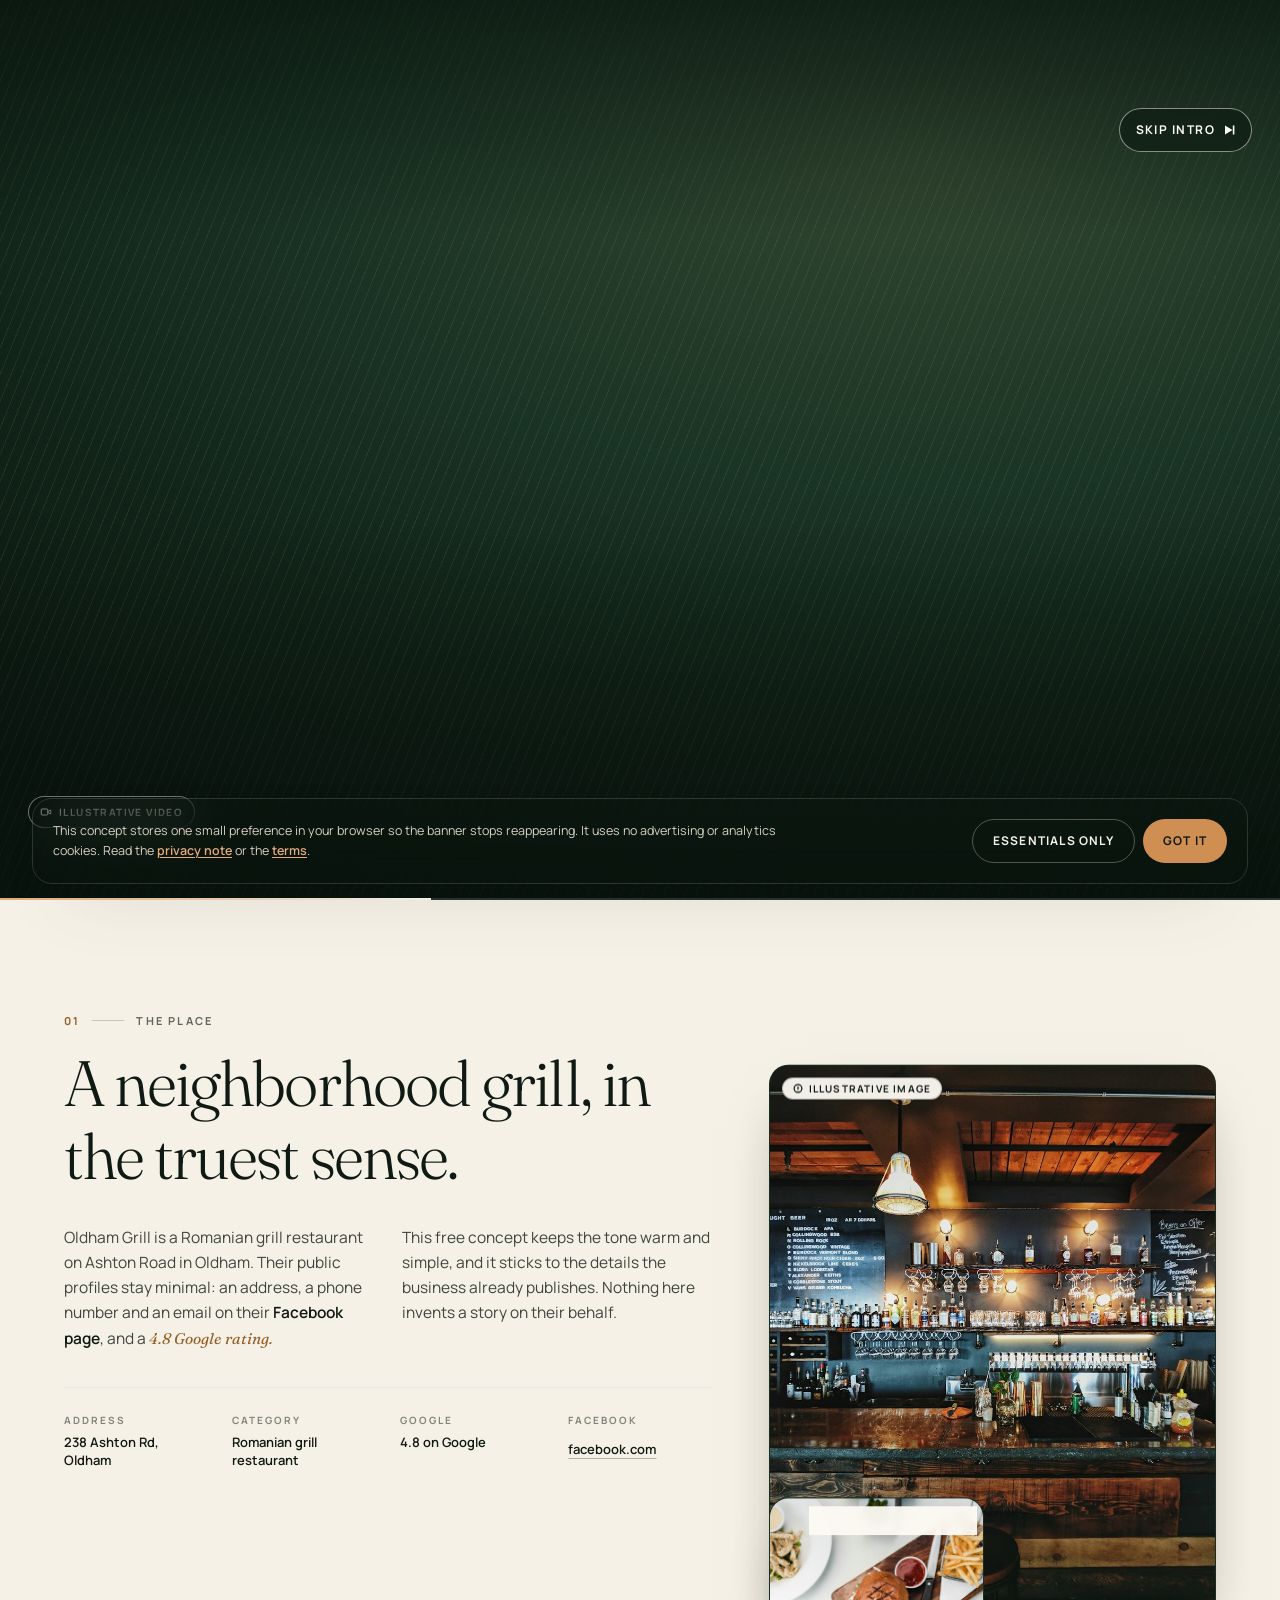
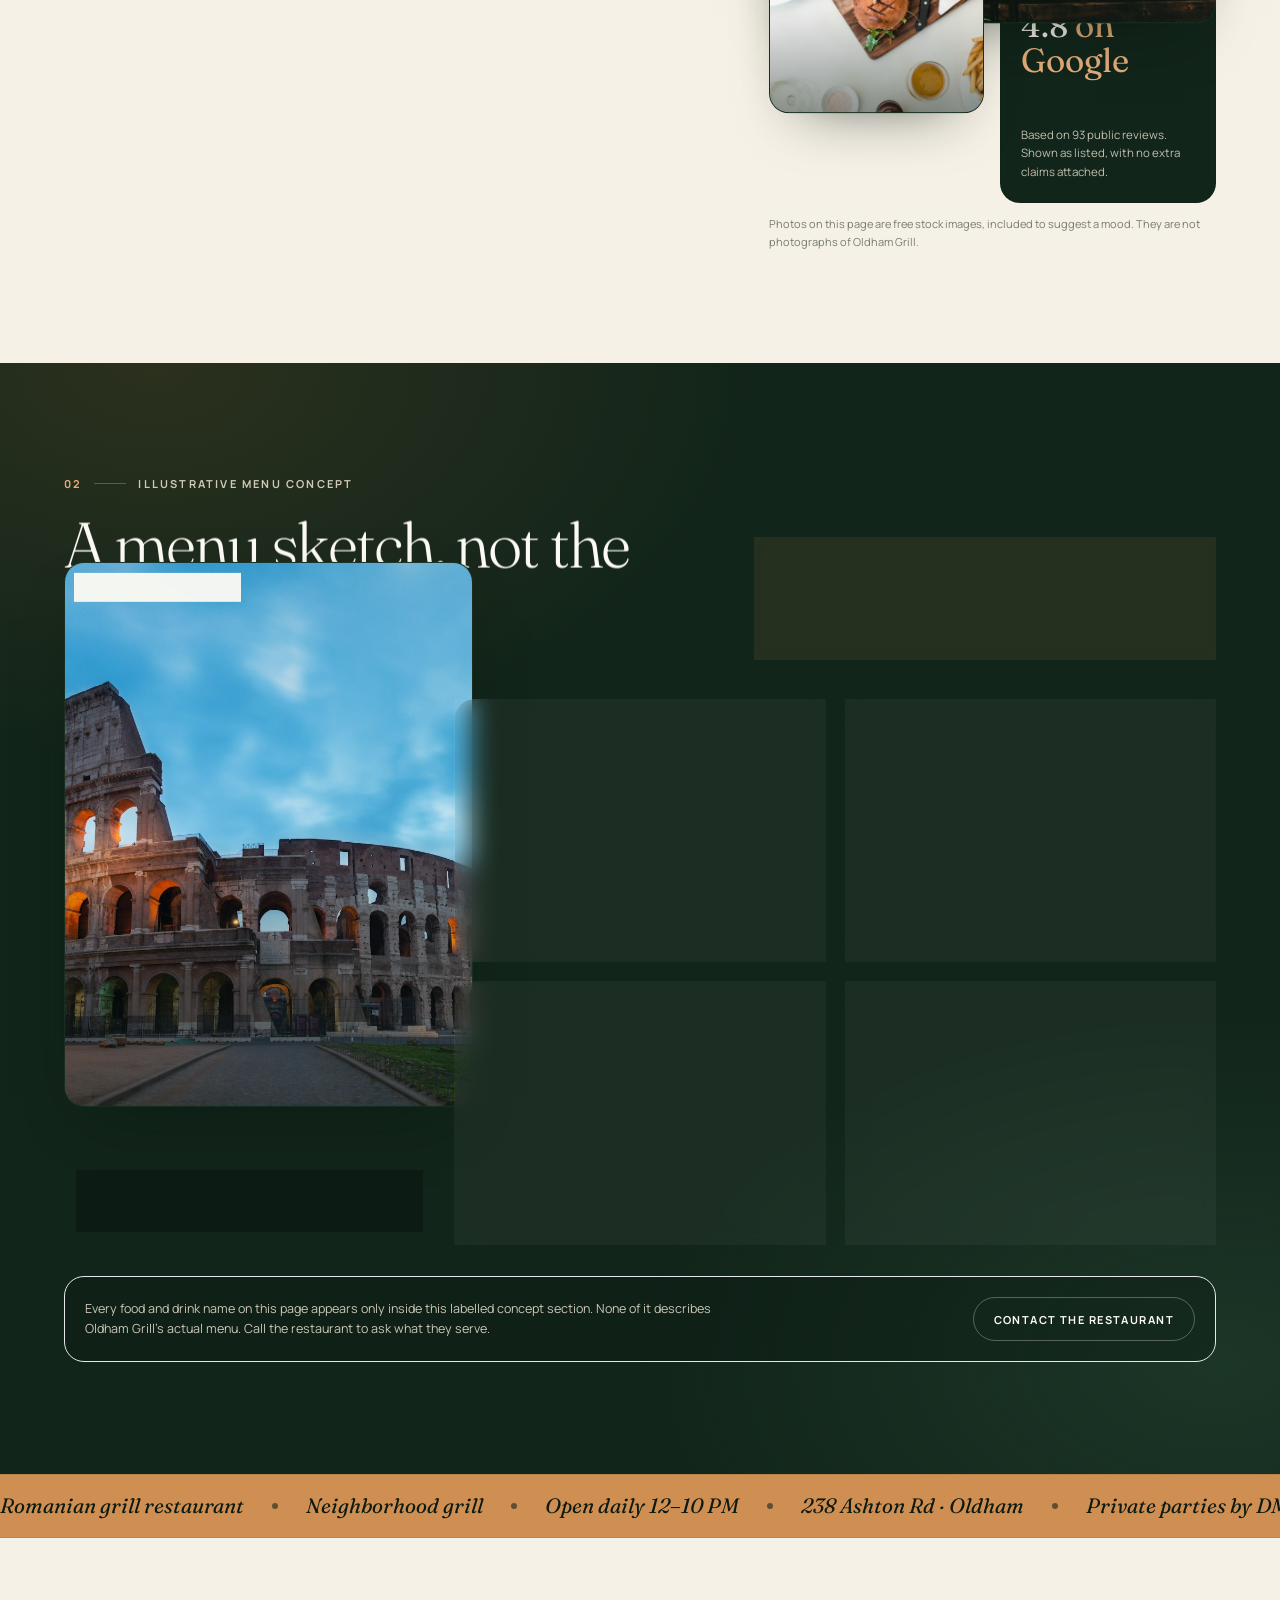
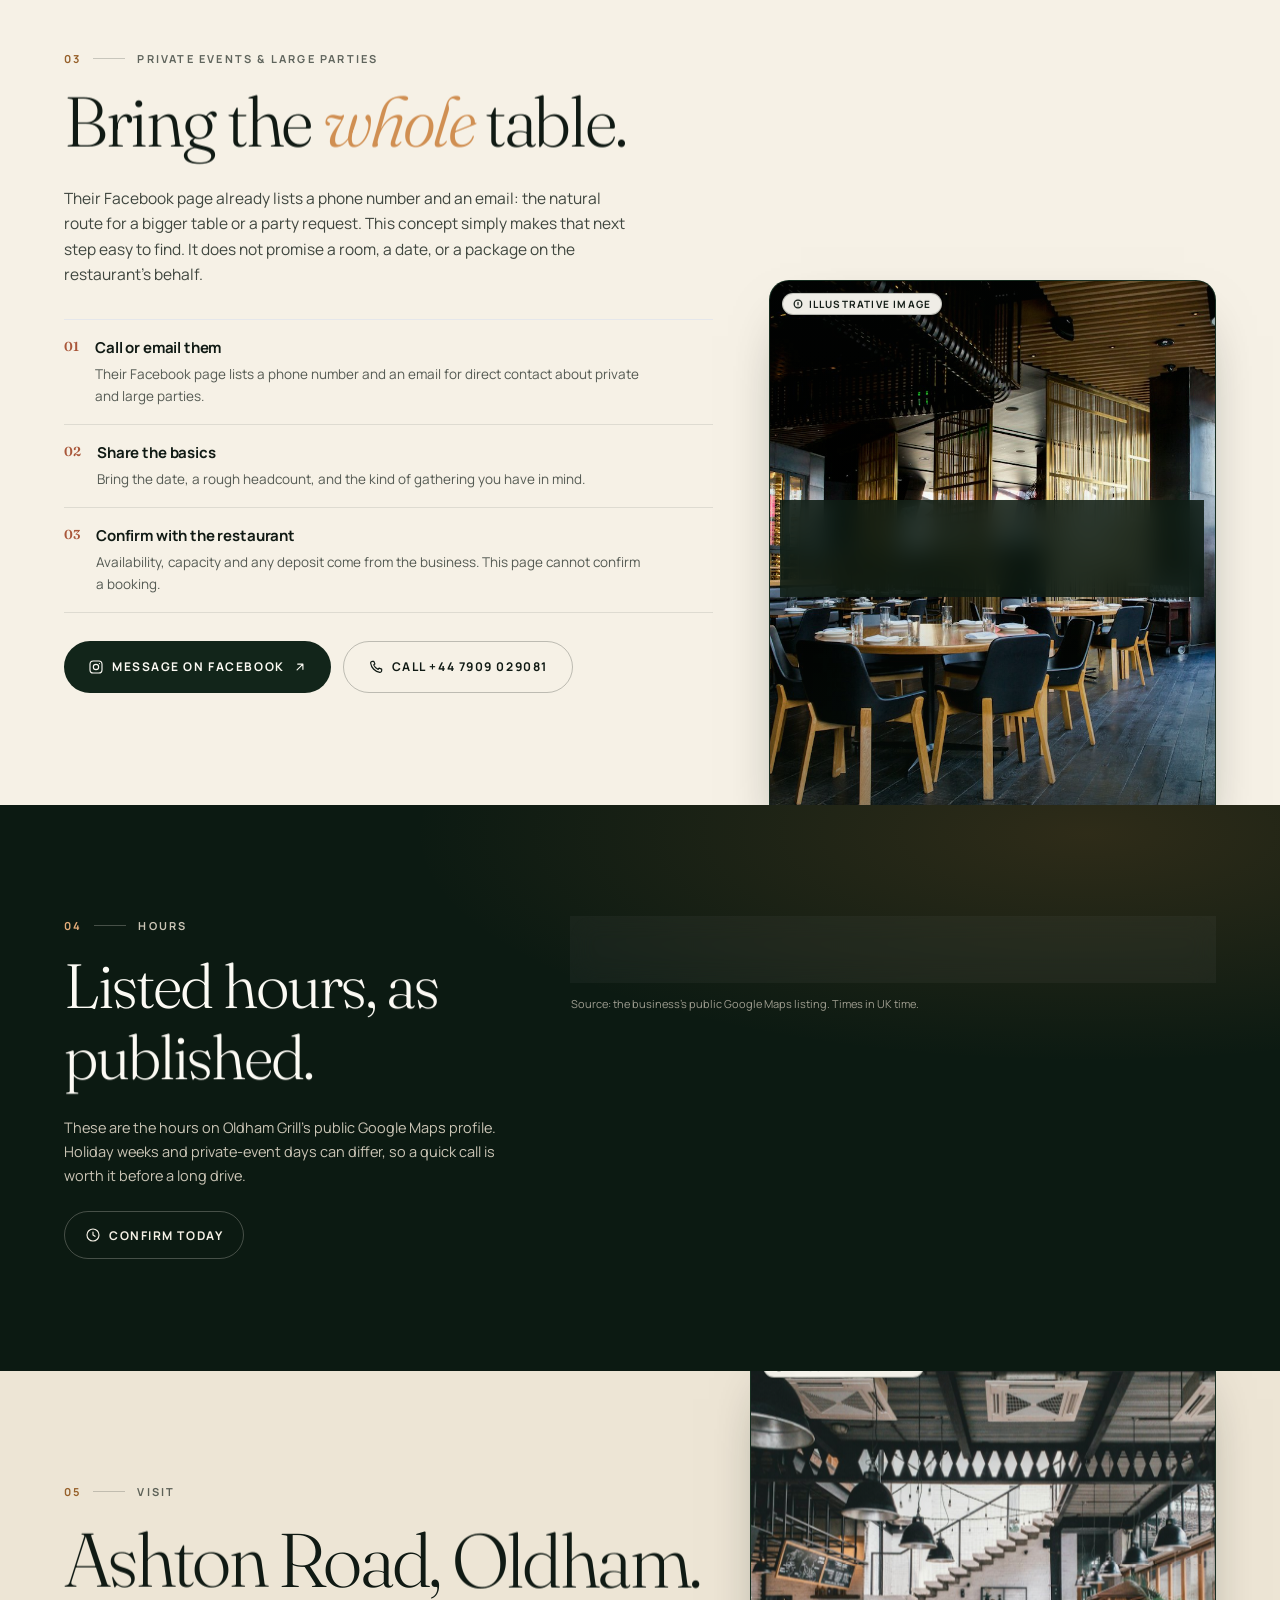
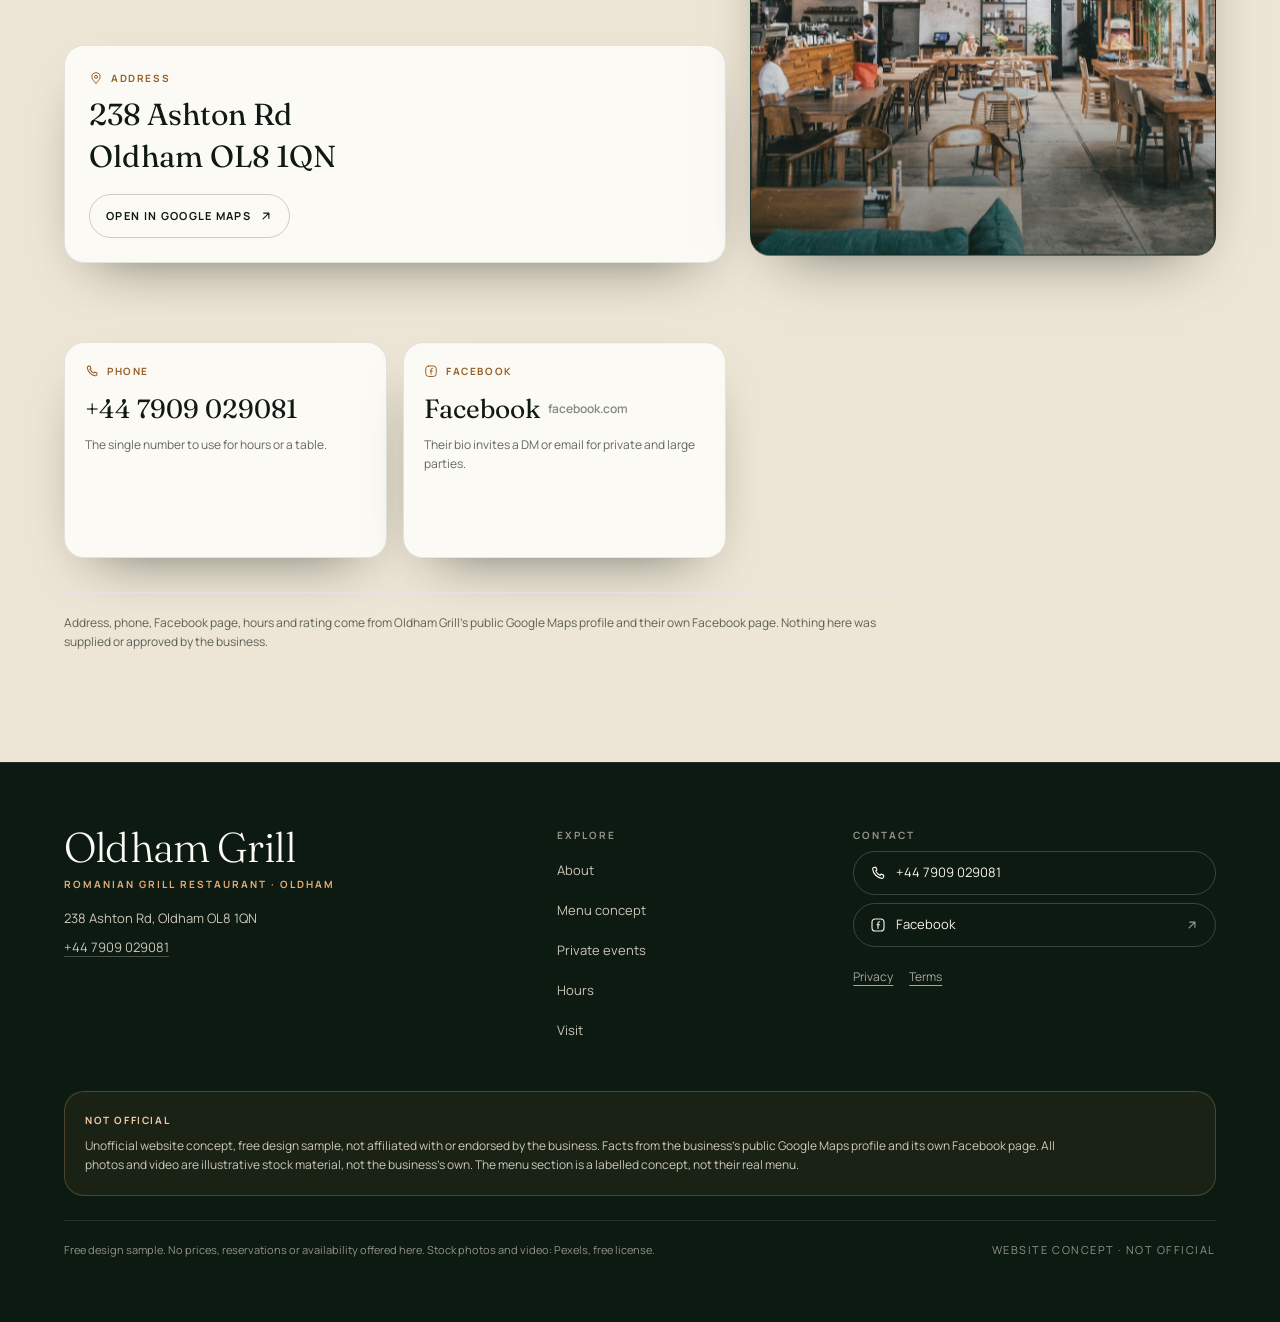
==== commit 219fe9d7: "Fix UK timezone label, Facebook links, photo captions, Pexels attribution" ====
--- a/index.html
+++ b/index.html
@@ -46,7 +46,7 @@
       crossorigin
     />
     <link rel="stylesheet" href="./assets/fonts/fonts.css" />
-    <script type="module" crossorigin src="./static/index-B0qU1gWj.js"></script>
+    <script type="module" crossorigin src="./static/index-B0AULWIb.js"></script>
     <link rel="stylesheet" crossorigin href="./static/index-CjeqylPV.css">
   </head>
   <body>
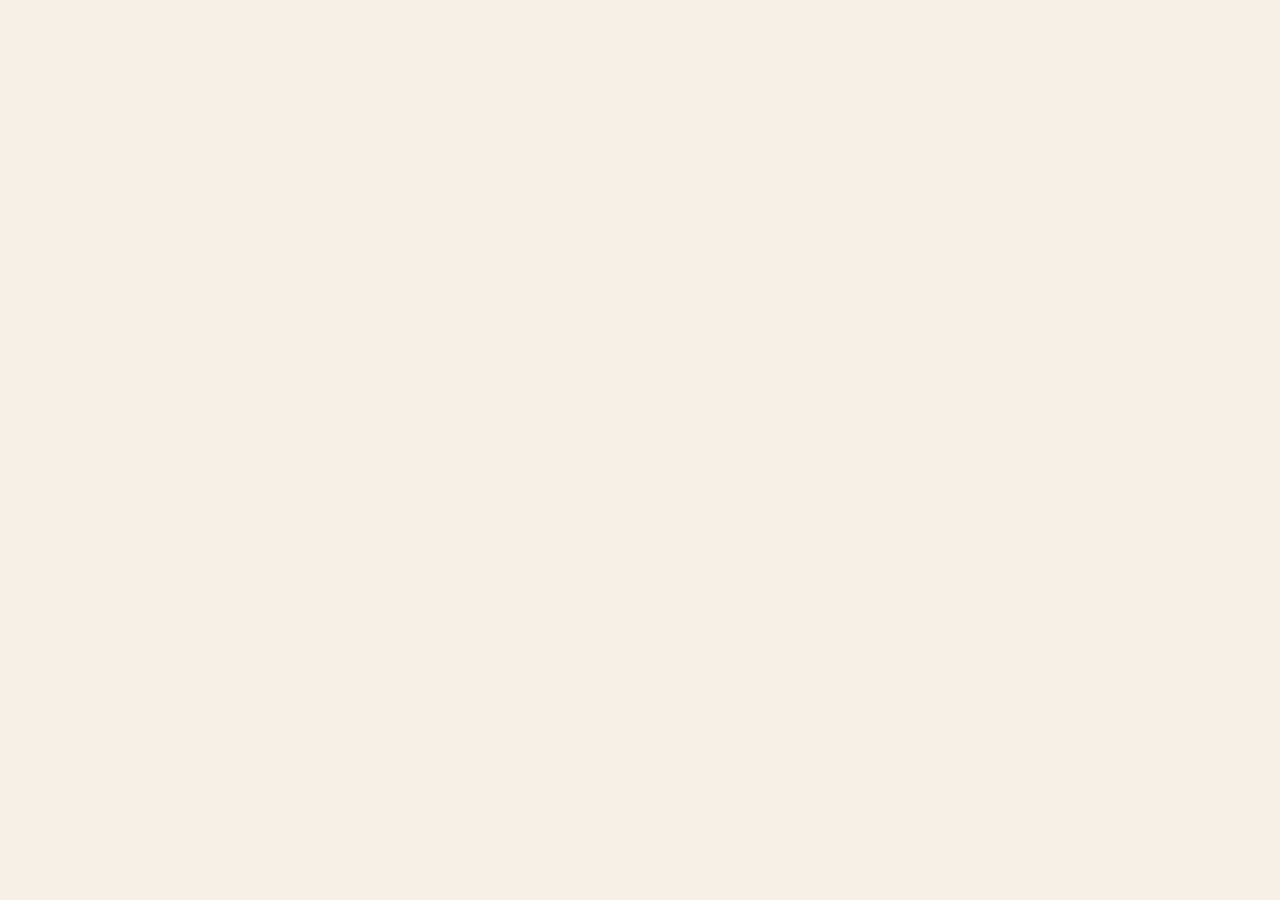
==== commit e7b57bdc: "Replace hero with AI-generated video (Google Flow), update attribution" ====
--- a/index.html
+++ b/index.html
@@ -46,7 +46,7 @@
       crossorigin
     />
     <link rel="stylesheet" href="./assets/fonts/fonts.css" />
-    <script type="module" crossorigin src="./static/index-B0AULWIb.js"></script>
+    <script type="module" crossorigin src="./static/index-BShz_Dxt.js"></script>
     <link rel="stylesheet" crossorigin href="./static/index-CjeqylPV.css">
   </head>
   <body>
